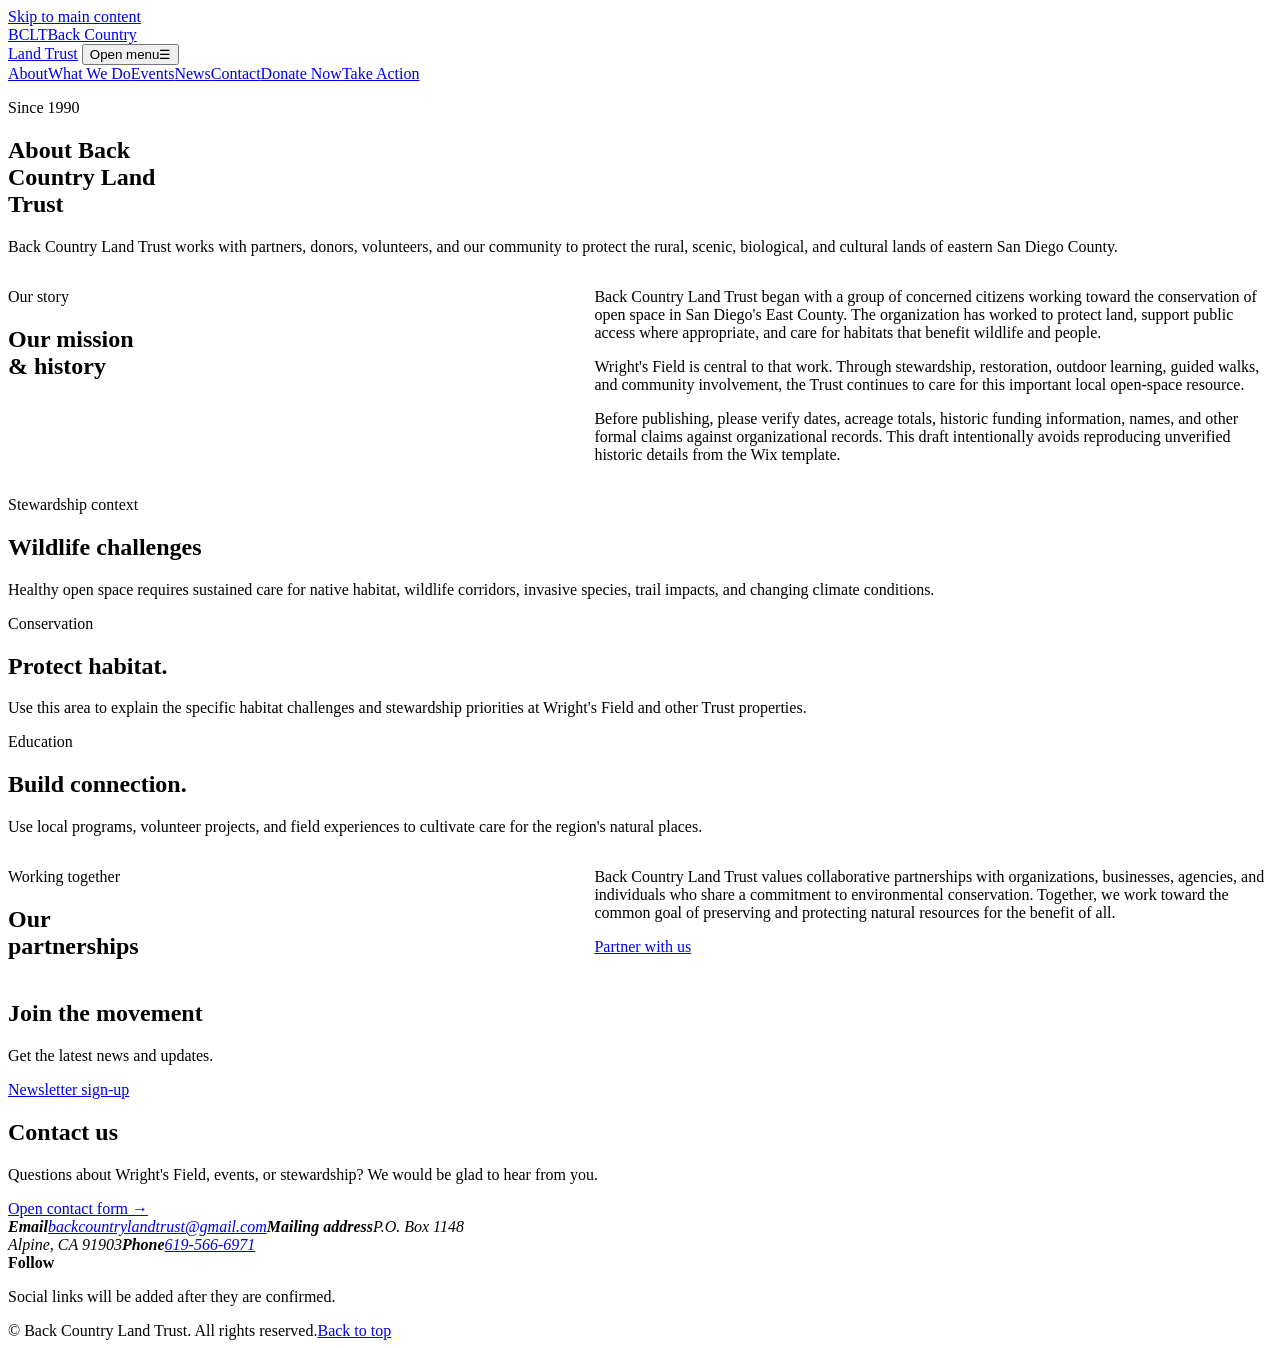
==== about/index.html @ 508a1907 "Rename about-index.html to about/index.html" ====
<!doctype html>
<html lang="en">
<head>
  <meta charset="utf-8">
  <meta name="viewport" content="width=device-width, initial-scale=1">
  <meta name="description" content="Learn about Back Country Land Trust and its history of protecting open space in San Diego's East County.">
  <title>About | Back Country Land Trust</title>
  <link rel="stylesheet" href="../assets/css/site.css">
  <script src="../assets/js/site.js" defer></script>
</head>
<body id="top">
  <a class="skip-link" href="#main-content">Skip to main content</a>
  <header class="site-header">
    <div class="container header-inner">
      <a class="brand" href="../" aria-label="Back Country Land Trust home"><span class="brand-mark" aria-hidden="true">BCLT</span><span>Back Country<br>Land Trust</span></a>
      <button class="menu-toggle" type="button" aria-expanded="false" aria-controls="site-navigation"><span class="sr-only">Open menu</span><span aria-hidden="true">☰</span></button>
      <nav id="site-navigation" class="site-nav" aria-label="Primary navigation">
        <a href="./" aria-current="page">About</a><a href="../what-we-do/">What We Do</a><a href="../events/">Events</a><a href="../news/">News</a><a href="../contact/">Contact</a><a class="button button-dark" href="../donate/">Donate Now</a><a class="button button-light" href="../get-involved/">Take Action</a>
      </nav>
    </div>
  </header>

  <main id="main-content">
    <section class="hero">
      <div class="container hero-content">
        <p class="eyebrow">Since 1990</p>
        <h1>About Back<br>Country Land<br>Trust</h1>
        <p class="hero-copy">Back Country Land Trust works with partners, donors, volunteers, and our community to protect the rural, scenic, biological, and cultural lands of eastern San Diego County.</p>
      </div>
    </section>

    <section class="section">
      <div class="container" style="display:grid;grid-template-columns:minmax(0,1fr) minmax(0,1.4fr);gap:clamp(2rem,8vw,8rem)">
        <div><p class="eyebrow">Our story</p><h2>Our mission<br>&amp; history</h2></div>
        <div>
          <p>Back Country Land Trust began with a group of concerned citizens working toward the conservation of open space in San Diego's East County. The organization has worked to protect land, support public access where appropriate, and care for habitats that benefit wildlife and people.</p>
          <p>Wright's Field is central to that work. Through stewardship, restoration, outdoor learning, guided walks, and community involvement, the Trust continues to care for this important local open-space resource.</p>
          <p>Before publishing, please verify dates, acreage totals, historic funding information, names, and other formal claims against organizational records. This draft intentionally avoids reproducing unverified historic details from the Wix template.</p>
        </div>
      </div>
    </section>

    <section class="section weather-section">
      <div class="container">
        <div class="section-heading"><div><p class="eyebrow">Stewardship context</p><h2>Wildlife challenges</h2></div><p>Healthy open space requires sustained care for native habitat, wildlife corridors, invasive species, trail impacts, and changing climate conditions.</p></div>
        <div class="mission-grid">
          <div class="photo-placeholder photo-field" role="img" aria-label="Placeholder for an approved native habitat photograph"></div>
          <article class="panel panel-dark"><p class="eyebrow">Conservation</p><h2>Protect habitat.</h2><p>Use this area to explain the specific habitat challenges and stewardship priorities at Wright's Field and other Trust properties.</p></article>
          <article class="panel panel-sky"><p class="eyebrow">Education</p><h2>Build connection.</h2><p>Use local programs, volunteer projects, and field experiences to cultivate care for the region's natural places.</p></article>
        </div>
      </div>
    </section>

    <section class="section">
      <div class="container" style="display:grid;grid-template-columns:minmax(0,1fr) minmax(0,1.4fr);gap:clamp(2rem,8vw,8rem)">
        <div><p class="eyebrow">Working together</p><h2>Our<br>partnerships</h2></div>
        <div><p>Back Country Land Trust values collaborative partnerships with organizations, businesses, agencies, and individuals who share a commitment to environmental conservation. Together, we work toward the common goal of preserving and protecting natural resources for the benefit of all.</p><p><a class="button button-dark" href="../contact/">Partner with us</a></p></div>
      </div>
    </section>
  </main>

  <footer class="site-footer">
    <section class="newsletter"><div class="container"><h2>Join the movement</h2><p>Get the latest news and updates.</p><a class="button button-dark" href="../contact/">Newsletter sign-up</a></div></section>
    <div class="container footer-grid"><div><h2>Contact us</h2><p>Questions about Wright's Field, events, or stewardship? We would be glad to hear from you.</p><a class="text-link" href="../contact/">Open contact form <span aria-hidden="true">→</span></a></div><address><strong>Email</strong><a href="mailto:backcountrylandtrust@gmail.com">backcountrylandtrust@gmail.com</a><strong>Mailing address</strong><span>P.O. Box 1148<br>Alpine, CA 91903</span><strong>Phone</strong><a href="tel:+16195666971">619-566-6971</a></address><div><strong>Follow</strong><p>Social links will be added after they are confirmed.</p></div></div>
    <div class="container footer-bottom"><span>© <span id="year"></span> Back Country Land Trust. All rights reserved.</span><a href="#top">Back to top</a></div>
  </footer>
</body>
</html>
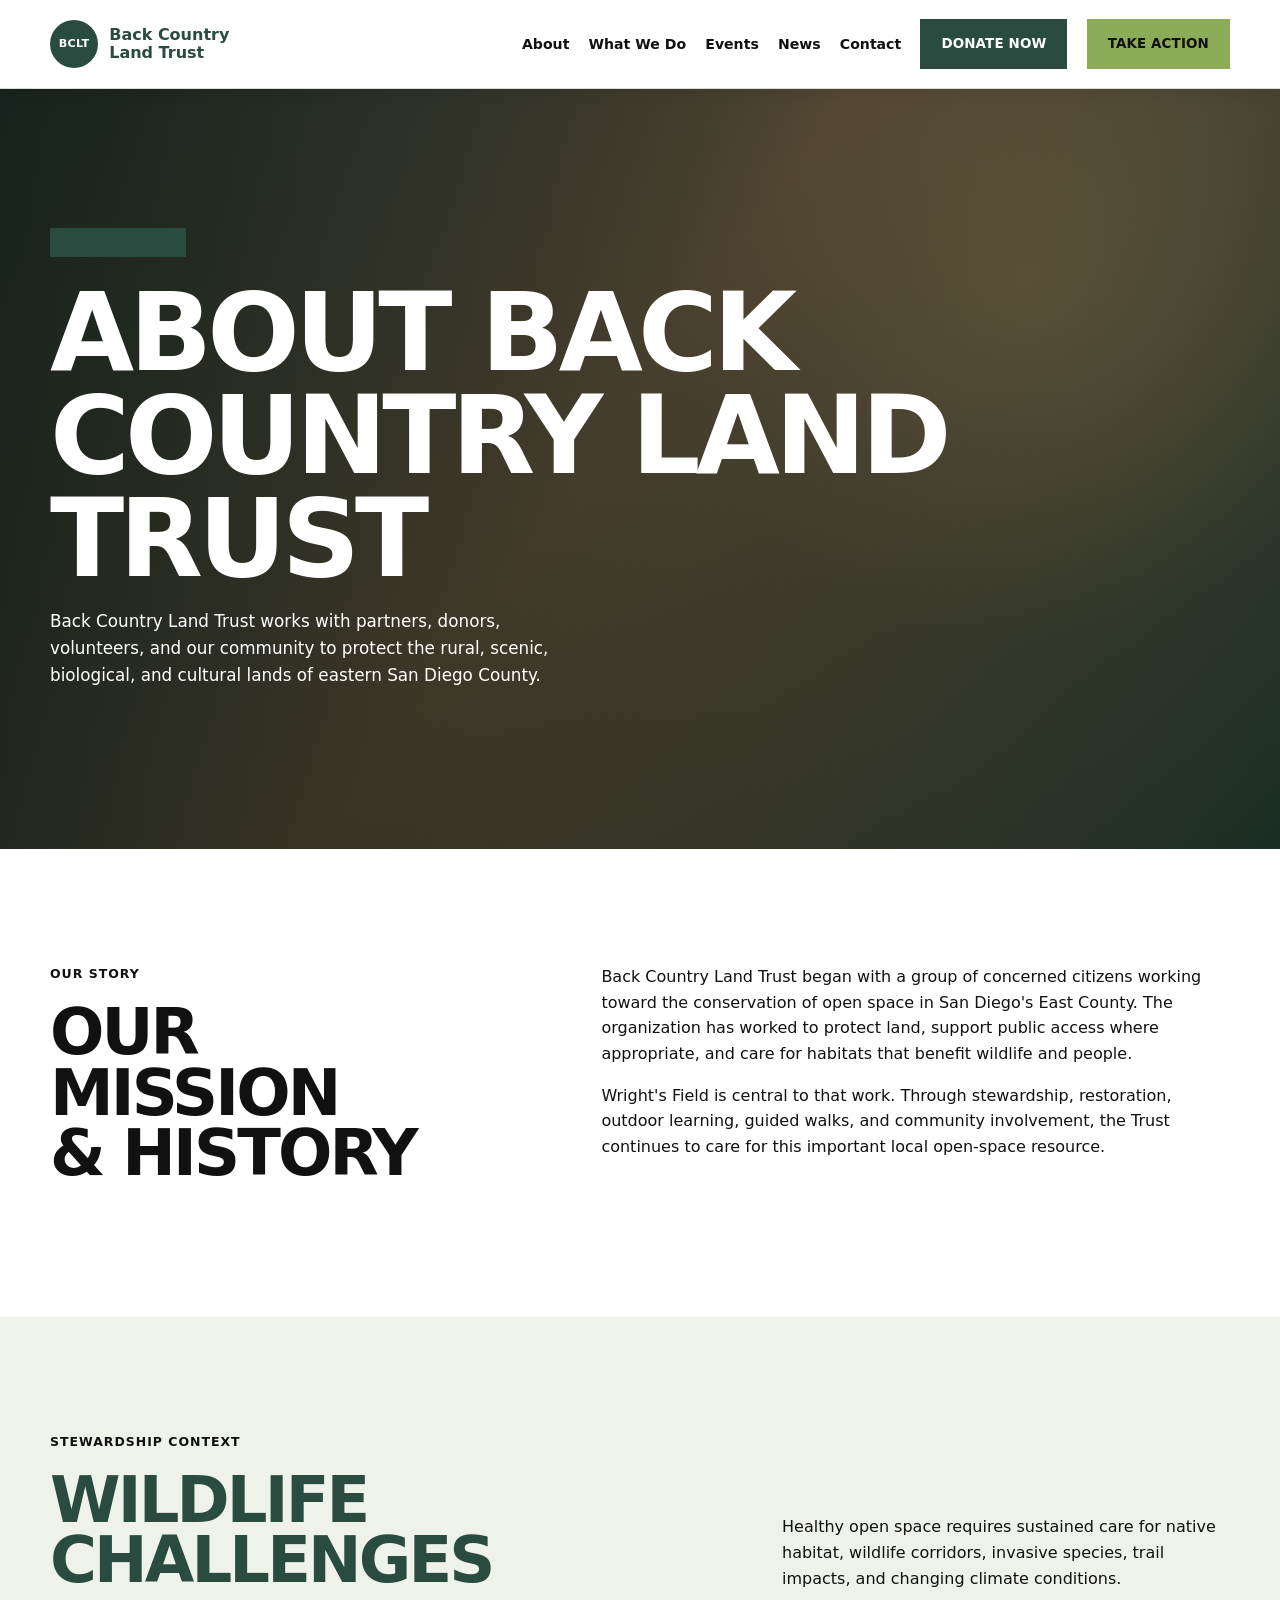
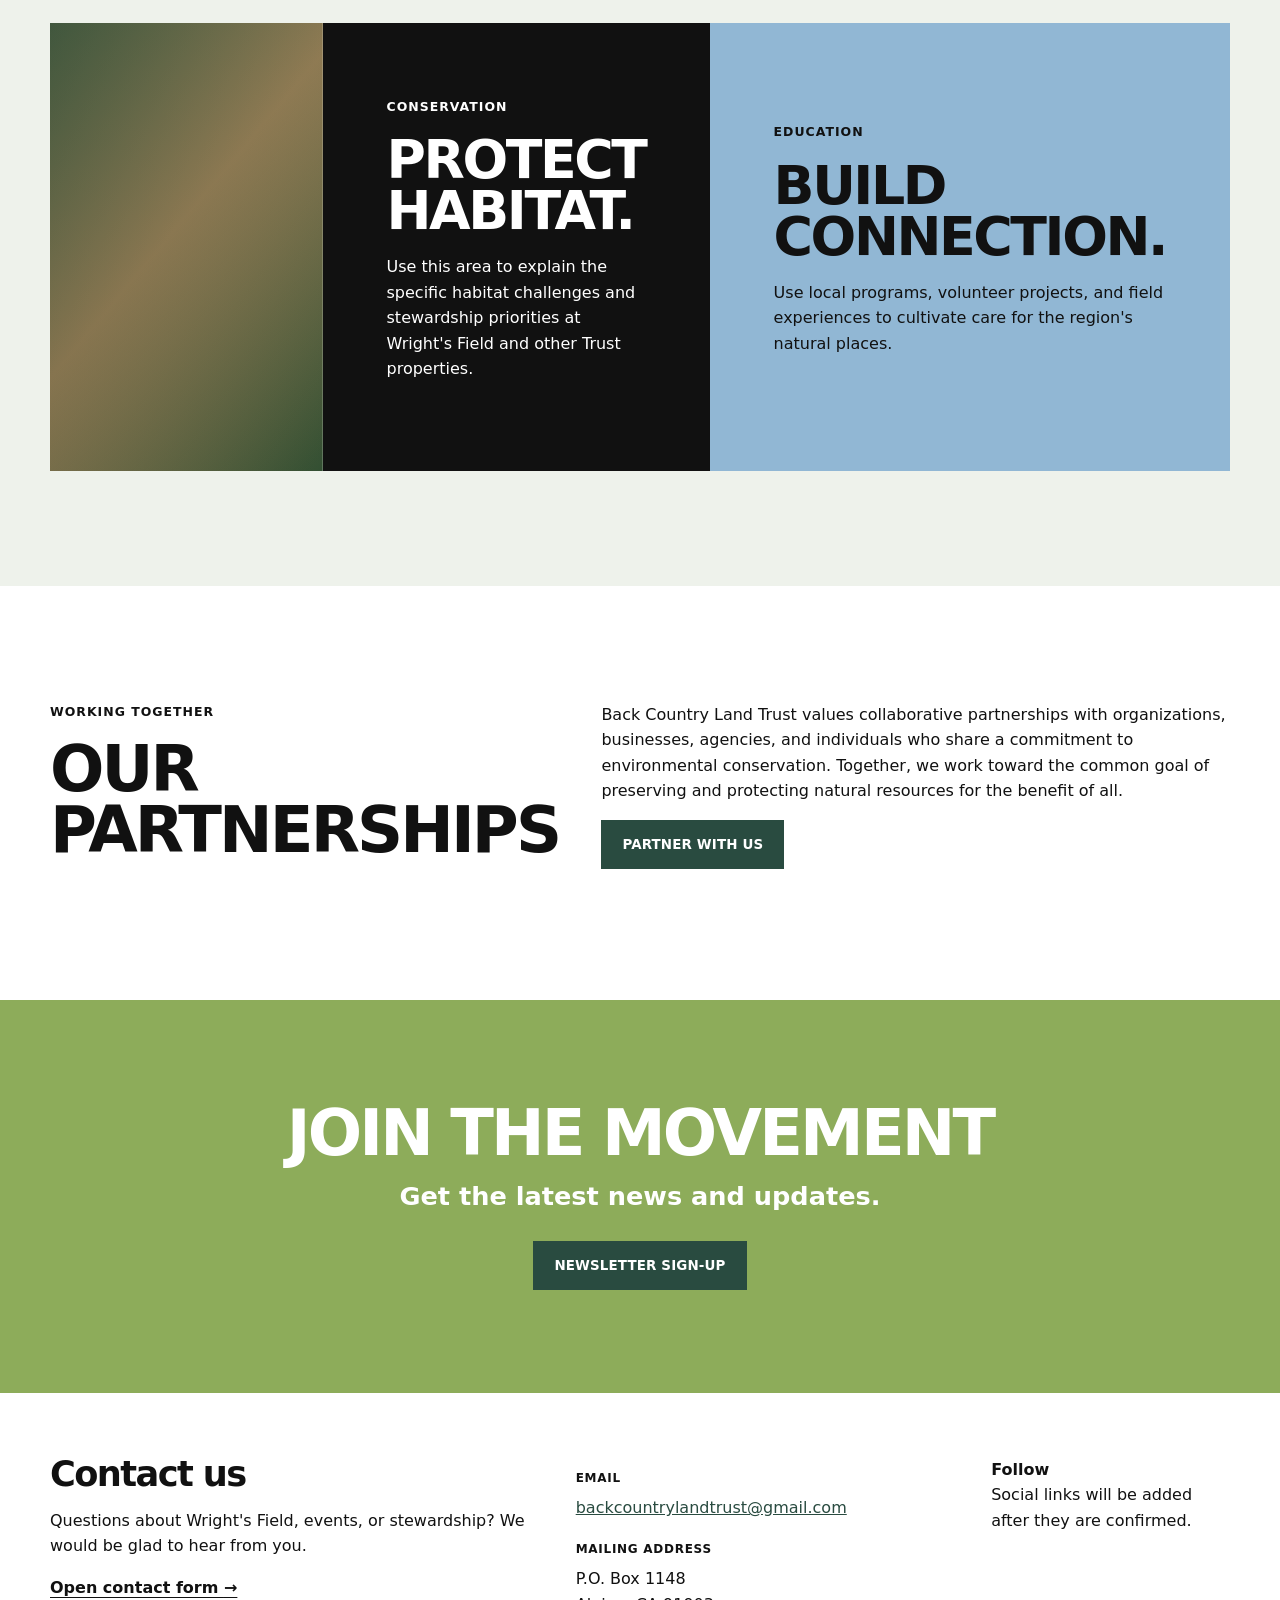
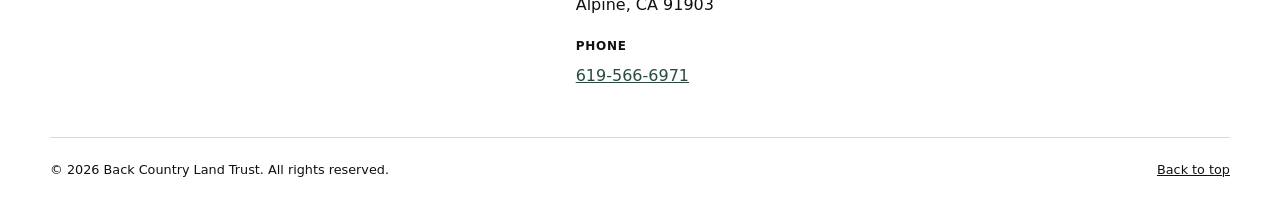
==== commit 12193f18: "Remove verification note from about page Removed a paragraph about verifying information before publ" ====
--- a/about/index.html
+++ b/about/index.html
@@ -35,7 +35,6 @@
         <div>
           <p>Back Country Land Trust began with a group of concerned citizens working toward the conservation of open space in San Diego's East County. The organization has worked to protect land, support public access where appropriate, and care for habitats that benefit wildlife and people.</p>
           <p>Wright's Field is central to that work. Through stewardship, restoration, outdoor learning, guided walks, and community involvement, the Trust continues to care for this important local open-space resource.</p>
-          <p>Before publishing, please verify dates, acreage totals, historic funding information, names, and other formal claims against organizational records. This draft intentionally avoids reproducing unverified historic details from the Wix template.</p>
         </div>
       </div>
     </section>
--- a/assets/css/site.css
+++ b/assets/css/site.css
@@ -0,0 +1,136 @@
+:root {
+  --evergreen: #294b40;
+  --evergreen-deep: #18372f;
+  --sage: #8dac5a;
+  --sky: #91b7d4;
+  --ink: #111111;
+  --paper: #ffffff;
+  --mist: #eef2eb;
+  --line: #d8ddd5;
+  --shadow: 0 10px 30px rgba(0, 0, 0, .14);
+  --max: 1180px;
+  --sans: Inter, ui-sans-serif, system-ui, -apple-system, BlinkMacSystemFont, "Segoe UI", sans-serif;
+}
+
+* { box-sizing: border-box; }
+html { scroll-behavior: smooth; }
+body { margin: 0; color: var(--ink); background: var(--paper); font-family: var(--sans); font-size: 16px; line-height: 1.6; }
+a { color: inherit; }
+a:focus-visible, button:focus-visible { outline: 3px solid #f4be35; outline-offset: 4px; }
+img { max-width: 100%; height: auto; }
+h1, h2, h3, p { margin-top: 0; }
+h1, h2, h3 { font-weight: 800; letter-spacing: -.045em; line-height: .95; }
+h1 { margin-bottom: 1.1rem; color: var(--paper); font-size: clamp(3.2rem, 8.5vw, 7.7rem); text-transform: uppercase; }
+h2 { margin-bottom: 1.1rem; font-size: clamp(2.3rem, 5vw, 4.6rem); text-transform: uppercase; }
+h3 { font-size: clamp(1.4rem, 2.8vw, 2.2rem); }
+
+.container { width: min(calc(100% - 2.5rem), var(--max)); margin-inline: auto; }
+.section { padding: clamp(4rem, 9vw, 8rem) 0; }
+.sr-only { position: absolute; width: 1px; height: 1px; overflow: hidden; clip: rect(0, 0, 0, 0); white-space: nowrap; }
+.skip-link { position: fixed; z-index: 1000; top: .75rem; left: .75rem; transform: translateY(-200%); padding: .65rem .9rem; background: var(--paper); color: var(--ink); box-shadow: var(--shadow); }
+.skip-link:focus { transform: translateY(0); }
+
+.site-header { position: sticky; z-index: 50; top: 0; background: var(--paper); border-bottom: 1px solid var(--line); box-shadow: 0 3px 15px rgba(0,0,0,.08); }
+.header-inner { min-height: 5.5rem; display: flex; align-items: center; justify-content: space-between; gap: 1rem; }
+.brand { display: inline-flex; align-items: center; gap: .7rem; color: var(--evergreen); font-size: 1rem; font-weight: 800; line-height: 1.1; text-decoration: none; }
+.brand-mark { display: grid; width: 3rem; aspect-ratio: 1; place-items: center; border-radius: 50%; color: var(--paper); background: var(--evergreen); font-size: .7rem; letter-spacing: .02em; }
+.site-nav { display: flex; align-items: center; gap: 1.2rem; }
+.site-nav > a:not(.button) { font-size: .88rem; font-weight: 700; text-decoration: none; }
+.site-nav > a:not(.button):hover { color: var(--evergreen); text-decoration: underline; text-underline-offset: .3em; }
+.menu-toggle { display: none; border: 0; background: transparent; font-size: 1.8rem; cursor: pointer; }
+
+.button { display: inline-flex; min-height: 2.9rem; align-items: center; justify-content: center; padding: .8rem 1.25rem; border: 1px solid transparent; font-size: .84rem; font-weight: 800; letter-spacing: .01em; text-align: center; text-decoration: none; text-transform: uppercase; transition: transform .15s ease, background .15s ease; }
+.button:hover { transform: translateY(-2px); }
+.button-dark { background: var(--evergreen); color: var(--paper); }
+.button-light { background: var(--sage); color: var(--ink); }
+.button-outline-light { border-color: var(--paper); color: var(--paper); background: transparent; }
+.button-outline-light:hover { color: var(--ink); background: var(--paper); }
+.text-link { color: inherit; font-weight: 800; text-decoration: underline; text-underline-offset: .25em; }
+.eyebrow { margin-bottom: 1.1rem; color: currentColor; font-size: .78rem; font-weight: 800; letter-spacing: .08em; text-transform: uppercase; }
+
+.hero { display: grid; min-height: min(760px, calc(100vh - 5.5rem)); align-items: end; color: var(--paper); background: linear-gradient(90deg, rgba(8,18,13,.76), rgba(8,18,13,.36)), radial-gradient(circle at 80% 25%, rgba(231,185,114,.32), transparent 31%), linear-gradient(125deg, #465853 0%, #977655 47%, #263d31 100%); }
+.hero-content { padding-top: 7rem; padding-bottom: clamp(4rem, 10vw, 8rem); }
+.hero .eyebrow { display: inline-block; min-width: 8.5rem; height: 1.8rem; margin-bottom: 1.5rem; padding: .45rem .75rem; background: var(--evergreen); color: transparent; }
+.hero-copy { max-width: 34rem; margin-bottom: 2rem; font-size: 1.05rem; }
+
+.section-heading { display: flex; align-items: end; justify-content: space-between; gap: 2rem; margin-bottom: 2rem; }
+.section-heading h2 { margin-bottom: 0; color: var(--evergreen); }
+.section-heading > p { max-width: 28rem; margin: 0; }
+.weather-section { background: var(--mist); }
+.weather-status { min-height: 2rem; color: var(--evergreen-deep); font-weight: 700; }
+.current-weather { display: flex; align-items: center; justify-content: space-between; gap: 1rem; margin-bottom: 1rem; padding: 1.4rem; background: var(--paper); border-left: .5rem solid var(--evergreen); box-shadow: 0 2px 10px rgba(0,0,0,.05); }
+.current-weather h3 { margin: 0; font-size: 1.5rem; text-transform: none; }
+.current-weather strong { color: var(--evergreen); font-size: clamp(2rem, 5vw, 3.5rem); line-height: 1; }
+.forecast-grid { display: grid; grid-template-columns: repeat(7, 1fr); gap: .6rem; }
+.forecast-day { min-height: 10.5rem; padding: 1rem; background: var(--paper); border-top: .25rem solid var(--sage); }
+.forecast-day strong, .forecast-day span { display: block; }
+.forecast-day strong { margin: .6rem 0; font-size: 1.05rem; }
+.forecast-day .forecast-condition { min-height: 2.8rem; font-size: .82rem; line-height: 1.25; }
+.weather-note, .fine-print { margin-top: 1rem; font-size: .8rem; }
+
+.event-band { color: var(--paper); background: linear-gradient(135deg, rgba(24,55,47,.91), rgba(36,71,60,.82)), linear-gradient(110deg, #757d4a, #284740); }
+.event-band h2 { margin-bottom: 2rem; }
+.event-card { display: flex; align-items: center; justify-content: space-between; gap: 2rem; padding: clamp(1.5rem, 4vw, 3rem); background: rgba(255,255,255,.12); border: 1px solid rgba(255,255,255,.35); backdrop-filter: blur(3px); }
+.event-card h3 { margin-bottom: .7rem; color: var(--paper); text-transform: none; }
+.event-card p { max-width: 43rem; margin-bottom: 0; }
+.event-label { font-size: .75rem; font-weight: 800; letter-spacing: .08em; text-transform: uppercase; }
+
+.impact-grid { display: grid; grid-template-columns: repeat(4, 1fr); gap: 1rem; }
+.impact-grid > div { padding: 1rem 0; }
+.impact-grid strong { display: block; color: var(--evergreen); font-size: clamp(3rem, 6vw, 6rem); font-weight: 850; letter-spacing: -.08em; line-height: .9; }
+.impact-grid span { display: block; max-width: 12rem; margin-top: .8rem; font-size: clamp(1.05rem, 2vw, 1.55rem); font-weight: 800; line-height: 1.05; }
+
+.mission-grid { display: grid; grid-template-columns: 1fr 1fr 1fr; padding: 0; }
+.split-callout { display: grid; grid-template-columns: 1fr 1fr; padding: 0; }
+.panel { min-height: 28rem; padding: clamp(2rem, 5vw, 4.5rem); display: flex; flex-direction: column; justify-content: center; }
+.panel h2 { font-size: clamp(2.35rem, 4.2vw, 4.3rem); }
+.panel-dark { color: var(--paper); background: var(--ink); }
+.panel-sky { background: var(--sky); }
+.panel-evergreen { color: var(--paper); background: var(--evergreen); }
+.photo-placeholder { min-height: 28rem; background-size: cover; background-position: center; }
+.photo-roadrunner { background-image: linear-gradient(135deg, rgba(29,38,20,.20), rgba(26,37,23,.35)), radial-gradient(circle at 38% 70%, #b07c43 0 7%, transparent 7.5%), linear-gradient(120deg, #a4693c, #d2b46e 45%, #466033); }
+.photo-field { background-image: linear-gradient(120deg, rgba(25,39,29,.4), transparent), linear-gradient(130deg, #5b7753, #a98d5f 46%, #324f32); }
+
+.newsletter { padding: clamp(4rem, 8vw, 7rem) 0; color: var(--paper); text-align: center; background: var(--sage); }
+.newsletter h2 { margin-bottom: .8rem; }
+.newsletter p { margin-bottom: 1.5rem; font-size: clamp(1.1rem, 2vw, 1.6rem); font-weight: 700; }
+.site-footer { background: var(--paper); }
+.footer-grid { display: grid; grid-template-columns: 1.3fr 1fr .65fr; gap: 3rem; padding-top: 4rem; padding-bottom: 3rem; }
+.footer-grid h2 { font-size: 2.2rem; text-transform: none; }
+.footer-grid address { display: grid; align-content: start; gap: .45rem; font-style: normal; }
+.footer-grid address strong { margin-top: .75rem; text-transform: uppercase; font-size: .75rem; letter-spacing: .06em; }
+.footer-grid address a { color: var(--evergreen); }
+.footer-bottom { display: flex; justify-content: space-between; gap: 1rem; padding: 1.4rem 0; border-top: 1px solid var(--line); font-size: .8rem; }
+
+@media (max-width: 900px) {
+  .menu-toggle { display: block; }
+  .site-nav { position: absolute; top: 100%; right: 0; left: 0; display: none; flex-direction: column; align-items: stretch; gap: 0; padding: 1rem 1.25rem 1.4rem; background: var(--paper); border-bottom: 1px solid var(--line); box-shadow: var(--shadow); }
+  .site-nav.is-open { display: flex; }
+  .site-nav > a:not(.button) { padding: .75rem 0; font-size: 1rem; }
+  .site-nav .button { margin-top: .5rem; }
+  .forecast-grid { grid-template-columns: repeat(4, 1fr); }
+  .mission-grid { grid-template-columns: 1fr 1fr; }
+  .mission-grid .panel-sky { grid-column: span 2; }
+  .footer-grid { grid-template-columns: 1fr 1fr; }
+}
+
+@media (max-width: 640px) {
+  .container { width: min(calc(100% - 2rem), var(--max)); }
+  .header-inner { min-height: 4.7rem; }
+  .brand { font-size: .9rem; }
+  .brand-mark { width: 2.5rem; }
+  .hero { min-height: 39rem; }
+  .section-heading, .event-card, .current-weather { align-items: flex-start; flex-direction: column; }
+  .forecast-grid { grid-template-columns: repeat(2, 1fr); }
+  .impact-grid { grid-template-columns: repeat(2, 1fr); }
+  .mission-grid, .split-callout { grid-template-columns: 1fr; }
+  .mission-grid .panel-sky { grid-column: auto; }
+  .panel, .photo-placeholder { min-height: 22rem; }
+  .footer-grid { grid-template-columns: 1fr; gap: 2rem; }
+  .footer-bottom { flex-direction: column; }
+}
+
+@media (prefers-reduced-motion: reduce) {
+  html { scroll-behavior: auto; }
+  *, *::before, *::after { transition-duration: .01ms !important; animation-duration: .01ms !important; animation-iteration-count: 1 !important; }
+}
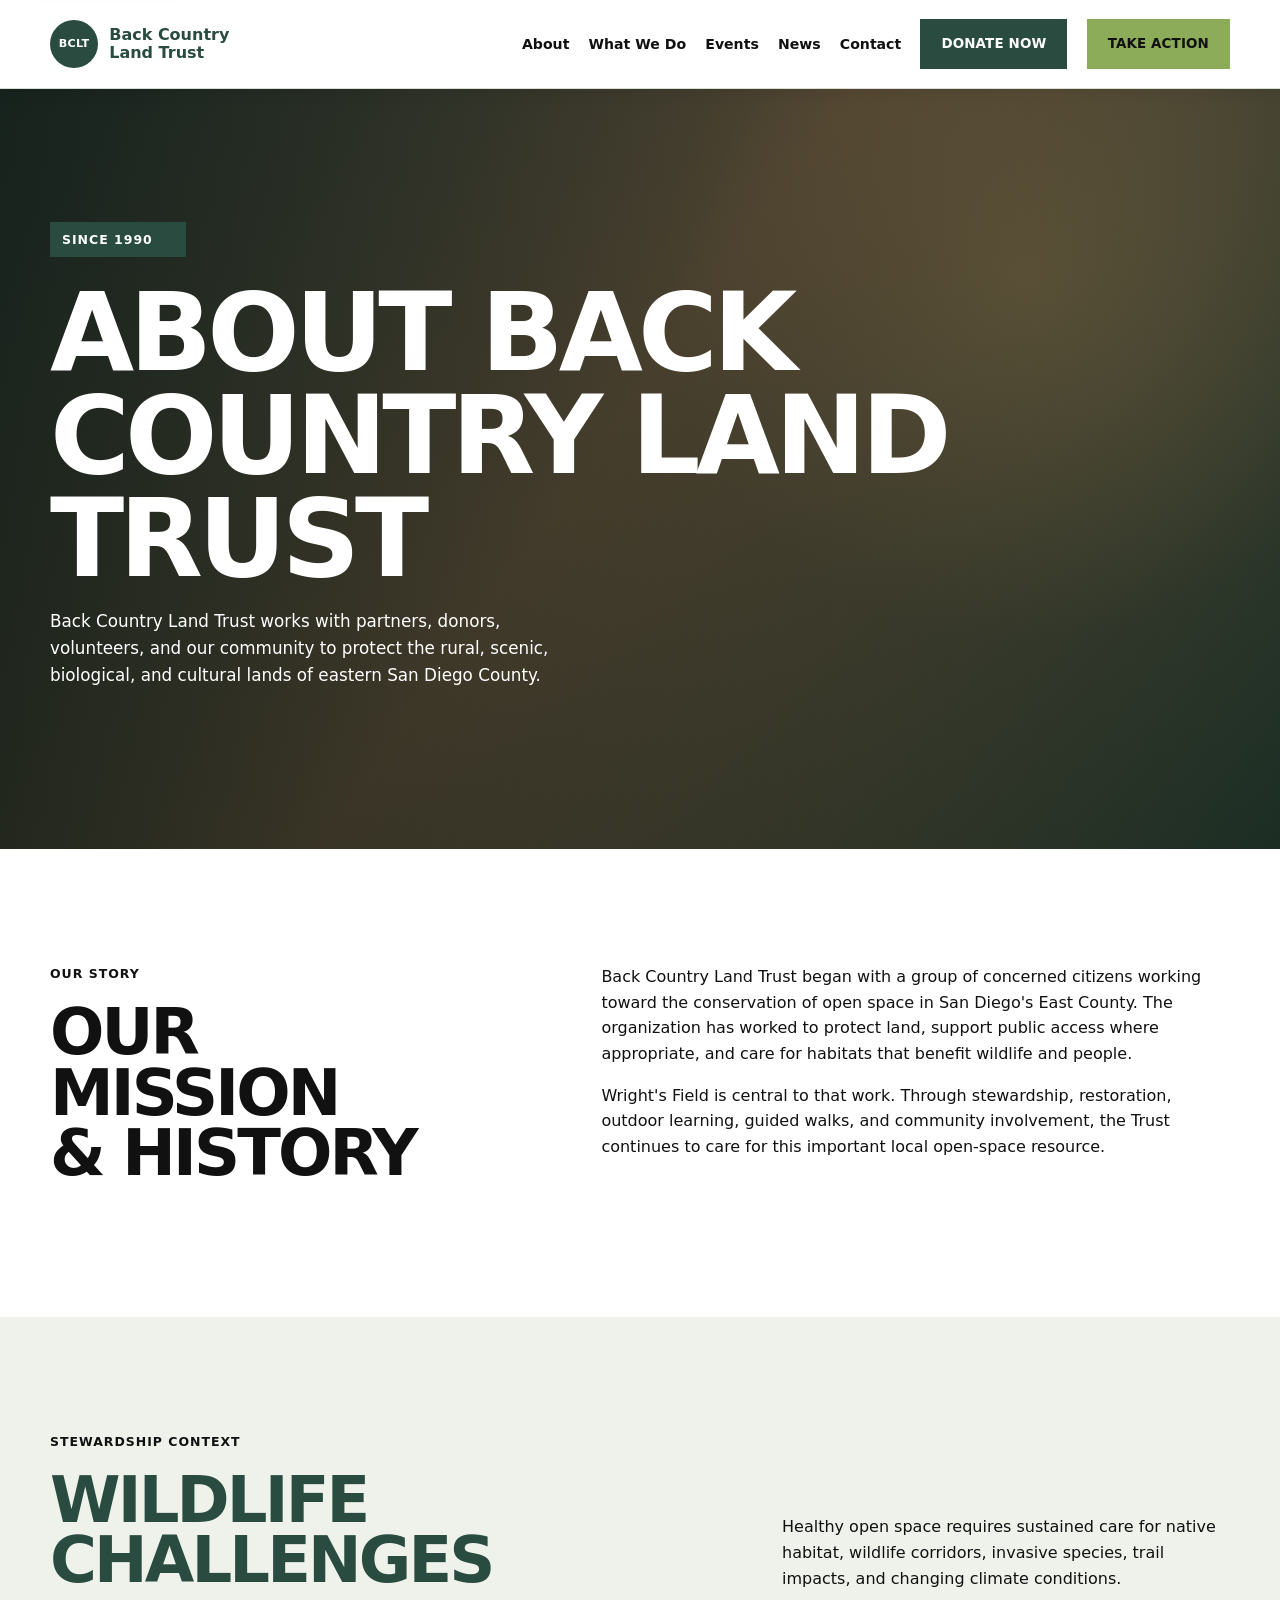
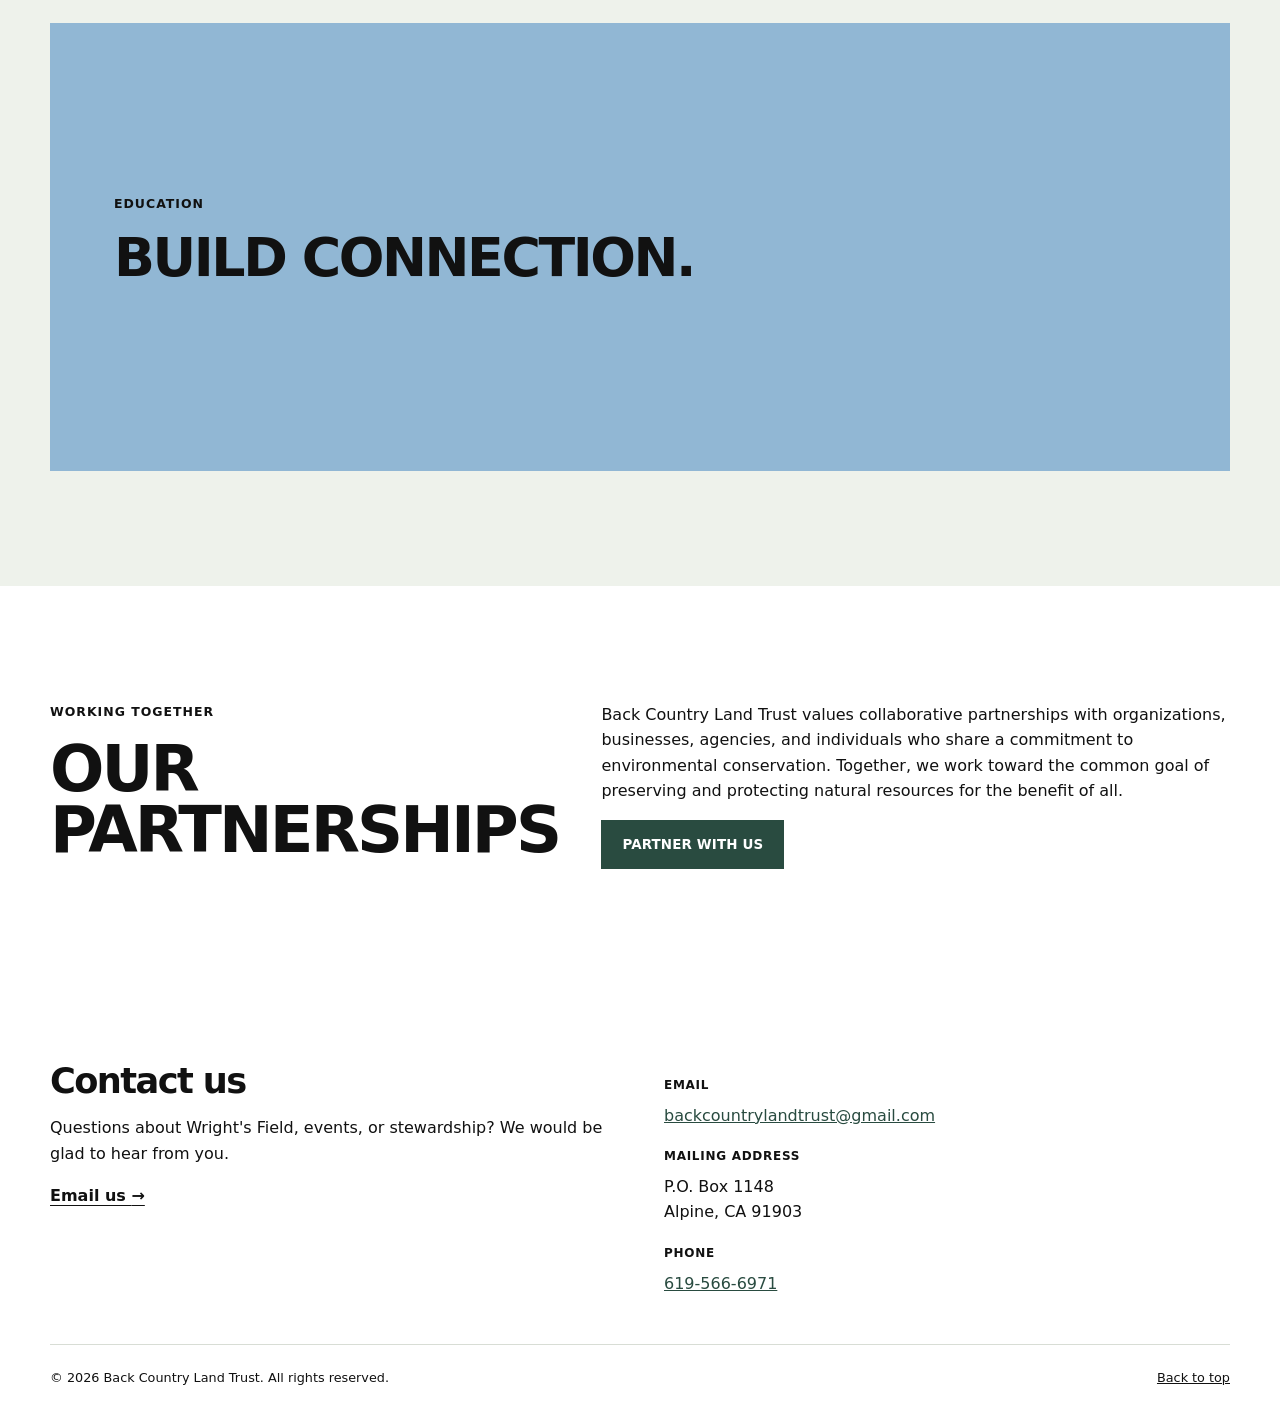
==== commit 04628102: "Hide About page placeholders and improve responsive layout" ====
--- a/about/index.html
+++ b/about/index.html
@@ -7,6 +7,15 @@
   <title>About | Back Country Land Trust</title>
   <link rel="stylesheet" href="../assets/css/site.css">
   <script src="../assets/js/site.js" defer></script>
+  <style>
+    .hero .eyebrow { color:var(--paper);height:auto; }
+    .about-page-layout { display:grid;grid-template-columns:minmax(0,1fr) minmax(0,1.4fr);gap:clamp(2rem,8vw,8rem); }
+    .about-page-panels { grid-template-columns:minmax(0,1fr); }
+    .about-page-panels .panel-sky { grid-column:auto; }
+    .about-page-footer { grid-template-columns:repeat(auto-fit,minmax(min(100%,18rem),1fr)); }
+    .footer-grid address a { overflow-wrap:anywhere; }
+    @media (max-width:640px) { .about-page-layout { grid-template-columns:minmax(0,1fr); } }
+  </style>
 </head>
 <body id="top">
   <a class="skip-link" href="#main-content">Skip to main content</a>
@@ -30,7 +39,7 @@
     </section>
 
     <section class="section">
-      <div class="container" style="display:grid;grid-template-columns:minmax(0,1fr) minmax(0,1.4fr);gap:clamp(2rem,8vw,8rem)">
+      <div class="container about-page-layout">
         <div><p class="eyebrow">Our story</p><h2>Our mission<br>&amp; history</h2></div>
         <div>
           <p>Back Country Land Trust began with a group of concerned citizens working toward the conservation of open space in San Diego's East County. The organization has worked to protect land, support public access where appropriate, and care for habitats that benefit wildlife and people.</p>
@@ -42,16 +51,16 @@
     <section class="section weather-section">
       <div class="container">
         <div class="section-heading"><div><p class="eyebrow">Stewardship context</p><h2>Wildlife challenges</h2></div><p>Healthy open space requires sustained care for native habitat, wildlife corridors, invasive species, trail impacts, and changing climate conditions.</p></div>
-        <div class="mission-grid">
-          <div class="photo-placeholder photo-field" role="img" aria-label="Placeholder for an approved native habitat photograph"></div>
-          <article class="panel panel-dark"><p class="eyebrow">Conservation</p><h2>Protect habitat.</h2><p>Use this area to explain the specific habitat challenges and stewardship priorities at Wright's Field and other Trust properties.</p></article>
-          <article class="panel panel-sky"><p class="eyebrow">Education</p><h2>Build connection.</h2><p>Use local programs, volunteer projects, and field experiences to cultivate care for the region's natural places.</p></article>
+        <div class="mission-grid about-page-panels">
+          <!-- Pending approved photograph: <div class="photo-placeholder photo-field" role="img" aria-label="Placeholder for an approved native habitat photograph"></div> -->
+          <!-- Pending approved habitat priorities: <article class="panel panel-dark"><p class="eyebrow">Conservation</p><h2>Protect habitat.</h2><p>Use this area to explain the specific habitat challenges and stewardship priorities at Wright's Field and other Trust properties.</p></article> -->
+          <article class="panel panel-sky"><p class="eyebrow">Education</p><h2>Build connection.</h2><!-- Pending approved education copy: <p>Use local programs, volunteer projects, and field experiences to cultivate care for the region's natural places.</p> --></article>
         </div>
       </div>
     </section>
 
     <section class="section">
-      <div class="container" style="display:grid;grid-template-columns:minmax(0,1fr) minmax(0,1.4fr);gap:clamp(2rem,8vw,8rem)">
+      <div class="container about-page-layout">
         <div><p class="eyebrow">Working together</p><h2>Our<br>partnerships</h2></div>
         <div><p>Back Country Land Trust values collaborative partnerships with organizations, businesses, agencies, and individuals who share a commitment to environmental conservation. Together, we work toward the common goal of preserving and protecting natural resources for the benefit of all.</p><p><a class="button button-dark" href="../contact/">Partner with us</a></p></div>
       </div>
@@ -59,9 +68,10 @@
   </main>
 
   <footer class="site-footer">
-    <section class="newsletter"><div class="container"><h2>Join the movement</h2><p>Get the latest news and updates.</p><a class="button button-dark" href="../contact/">Newsletter sign-up</a></div></section>
-    <div class="container footer-grid"><div><h2>Contact us</h2><p>Questions about Wright's Field, events, or stewardship? We would be glad to hear from you.</p><a class="text-link" href="../contact/">Open contact form <span aria-hidden="true">→</span></a></div><address><strong>Email</strong><a href="mailto:backcountrylandtrust@gmail.com">backcountrylandtrust@gmail.com</a><strong>Mailing address</strong><span>P.O. Box 1148<br>Alpine, CA 91903</span><strong>Phone</strong><a href="tel:+16195666971">619-566-6971</a></address><div><strong>Follow</strong><p>Social links will be added after they are confirmed.</p></div></div>
+    <!-- Pending newsletter signup destination: <section class="newsletter"><div class="container"><h2>Join the movement</h2><p>Get the latest news and updates.</p><a class="button button-dark" href="../contact/">Newsletter sign-up</a></div></section> -->
+    <div class="container footer-grid about-page-footer"><div><h2>Contact us</h2><p>Questions about Wright's Field, events, or stewardship? We would be glad to hear from you.</p><a class="text-link" href="mailto:backcountrylandtrust@gmail.com">Email us <span aria-hidden="true">→</span></a></div><address><strong>Email</strong><a href="mailto:backcountrylandtrust@gmail.com">backcountrylandtrust@gmail.com</a><strong>Mailing address</strong><span>P.O. Box 1148<br>Alpine, CA 91903</span><strong>Phone</strong><a href="tel:+16195666971">619-566-6971</a></address><!-- Pending official social accounts: <div><strong>Follow</strong><p>Social links will be added after they are confirmed.</p></div> --></div>
     <div class="container footer-bottom"><span>© <span id="year"></span> Back Country Land Trust. All rights reserved.</span><a href="#top">Back to top</a></div>
   </footer>
 </body>
 </html>
+
